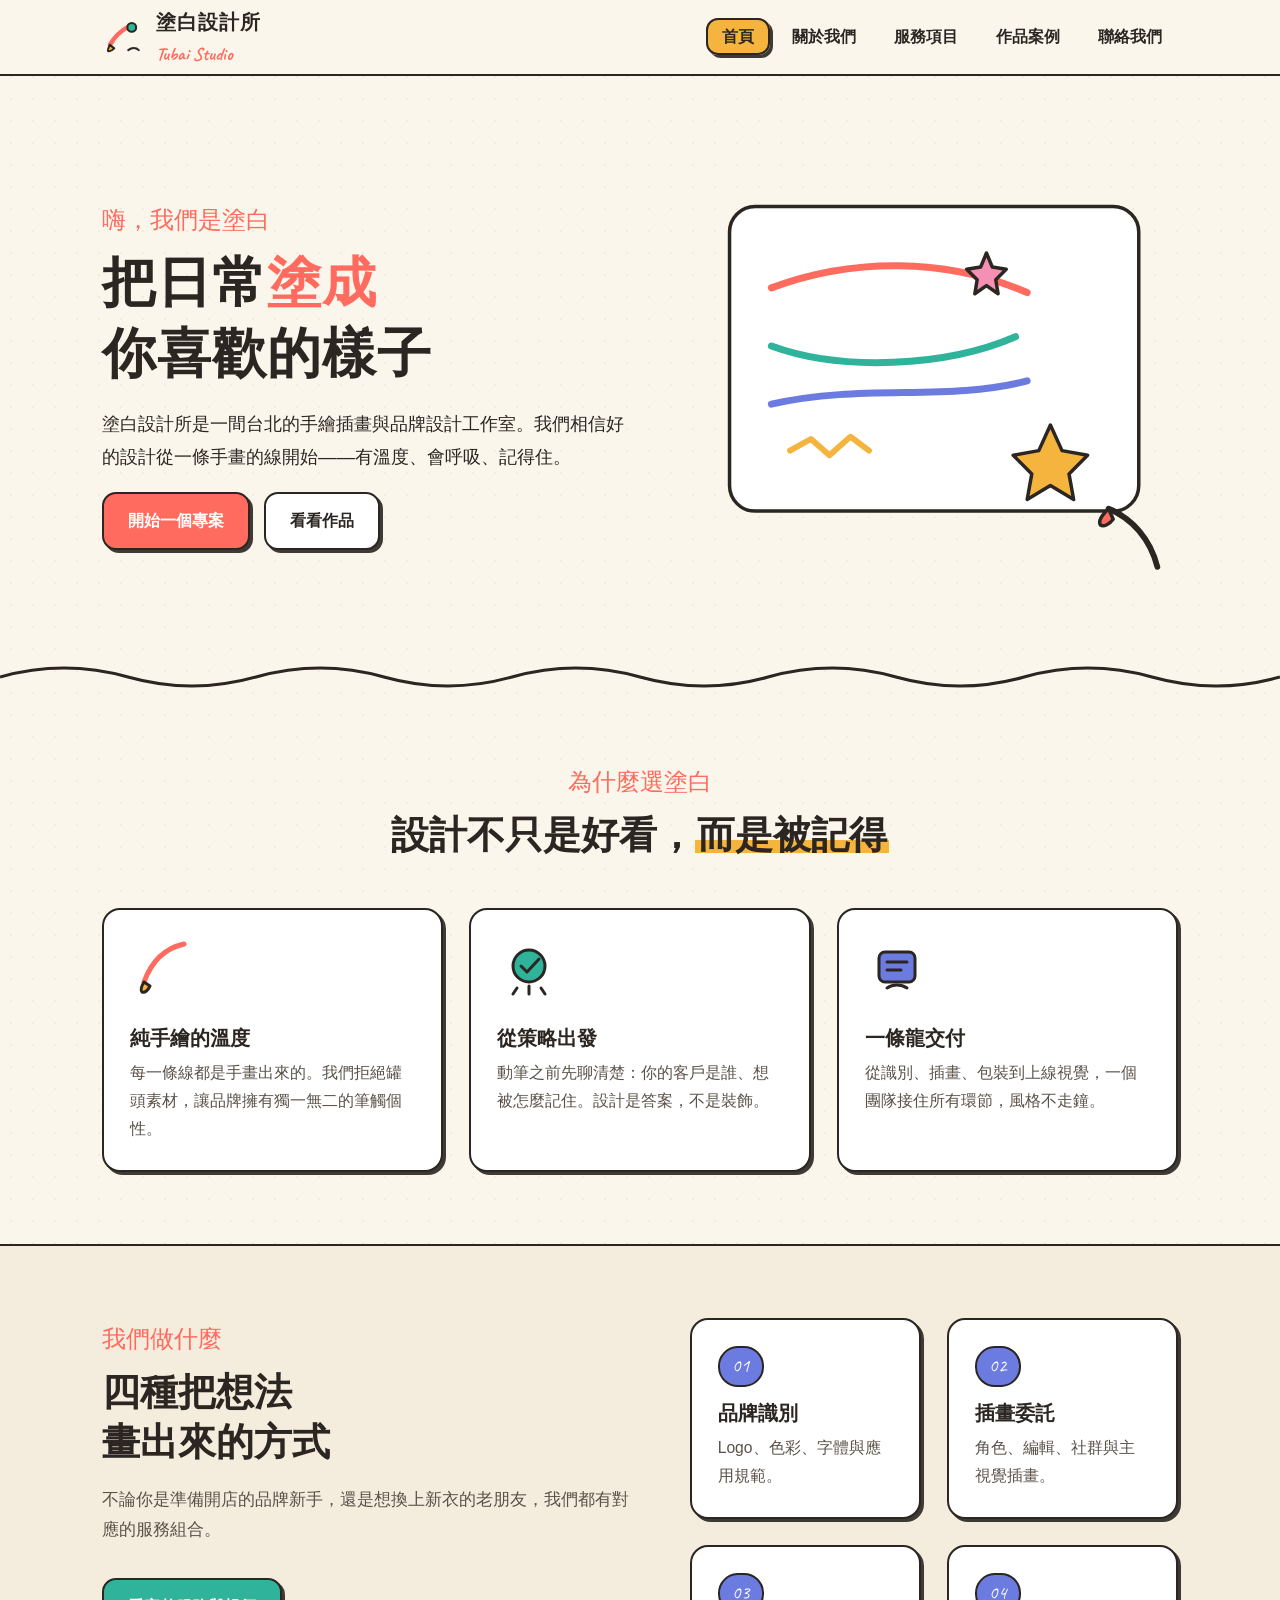
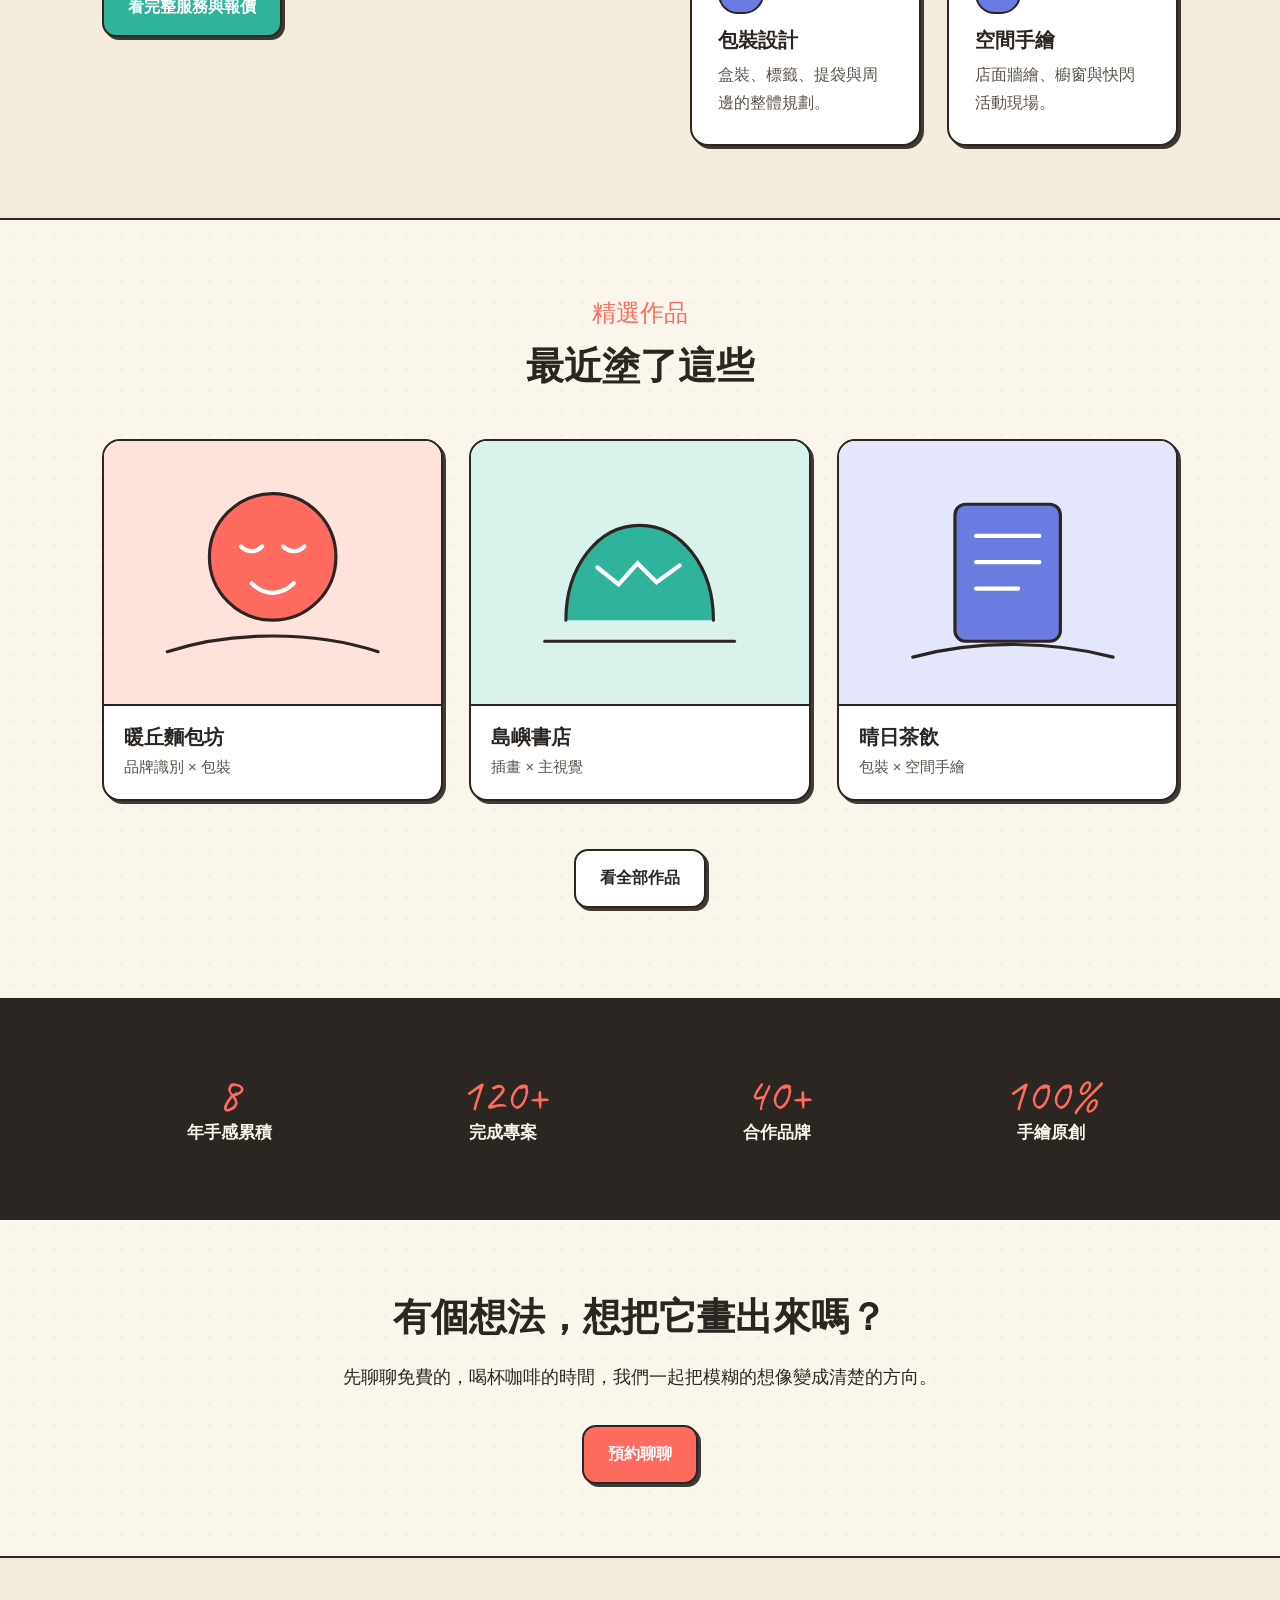
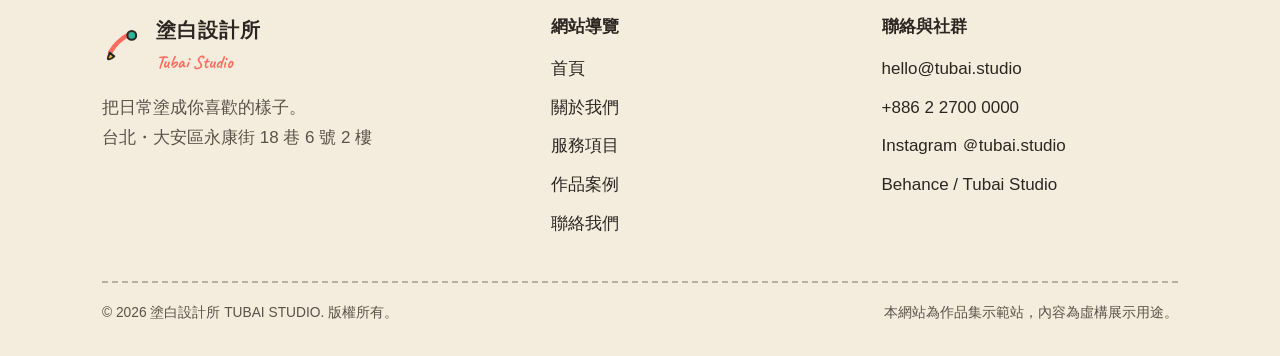
==== index.html @ 1f102efc "塗白設計所 TUBAI STUDIO — 手繪品牌官網（5 頁，預覽版）" ====
<!DOCTYPE html>
<html lang="zh-Hant">
<head>
<meta charset="UTF-8">
<meta name="viewport" content="width=device-width, initial-scale=1">
<title>塗白設計所 TUBAI STUDIO｜手繪插畫與品牌設計工作室</title>
<meta name="description" content="塗白設計所是一間位於台北的手繪插畫與品牌設計工作室，把日常塗成你喜歡的樣子。提供品牌識別、插畫委託、包裝設計與空間手繪服務。">
<meta name="keywords" content="插畫工作室,品牌設計,手繪插畫,品牌識別設計,包裝設計,台北設計工作室,塗白設計所,doodle插畫">
<meta name="author" content="塗白設計所 TUBAI STUDIO">
<link rel="canonical" href="https://izzo24.github.io/tubai-studio/">
<meta property="og:type" content="website">
<meta property="og:site_name" content="塗白設計所 TUBAI STUDIO">
<meta property="og:title" content="塗白設計所 TUBAI STUDIO｜手繪插畫與品牌設計工作室">
<meta property="og:description" content="把日常塗成你喜歡的樣子。台北手繪插畫與品牌設計工作室，提供品牌識別、插畫委託、包裝與空間手繪。">
<meta property="og:url" content="https://izzo24.github.io/tubai-studio/">
<meta property="og:image" content="https://izzo24.github.io/tubai-studio/assets/og-cover.png">
<meta property="og:locale" content="zh_TW">
<meta name="twitter:card" content="summary_large_image">
<meta name="twitter:title" content="塗白設計所 TUBAI STUDIO｜手繪插畫與品牌設計工作室">
<meta name="twitter:description" content="把日常塗成你喜歡的樣子。台北手繪插畫與品牌設計工作室。">
<meta name="twitter:image" content="https://izzo24.github.io/tubai-studio/assets/og-cover.png">
<link rel="icon" type="image/svg+xml" href="./assets/favicon.svg">
<link rel="apple-touch-icon" href="./assets/favicon.png">
<link rel="stylesheet" href="./assets/style.css">
<script type="application/ld+json">
{
  "@context":"https://schema.org",
  "@type":"LocalBusiness",
  "name":"塗白設計所 TUBAI STUDIO",
  "image":"https://izzo24.github.io/tubai-studio/assets/og-cover.png",
  "url":"https://izzo24.github.io/tubai-studio/",
  "description":"台北手繪插畫與品牌設計工作室，提供品牌識別、插畫委託、包裝設計與空間手繪服務。",
  "email":"hello@tubai.studio",
  "telephone":"+886-2-2700-0000",
  "priceRange":"$$",
  "address":{"@type":"PostalAddress","streetAddress":"大安區永康街 18 巷 6 號 2 樓","addressLocality":"台北市","addressRegion":"台灣","postalCode":"106","addressCountry":"TW"},
  "openingHours":"Mo-Fr 10:00-19:00",
  "sameAs":["https://www.instagram.com/tubai.studio","https://www.behance.net/tubaistudio"]
}
</script>
<script type="application/ld+json">
{
  "@context":"https://schema.org",
  "@type":"WebSite",
  "name":"塗白設計所 TUBAI STUDIO",
  "url":"https://izzo24.github.io/tubai-studio/"
}
</script>
</head>
<body>
<!--HEADER-->
<header class="site-header">
  <div class="wrap nav">
    <a class="brand" href="./index.html" aria-label="塗白設計所首頁">
      <svg viewBox="0 0 48 48" aria-hidden="true"><g fill="none" stroke="#2B2622" stroke-width="2.4" stroke-linecap="round" stroke-linejoin="round"><path d="M9 33c5-9 12-16 23-22" stroke="#FF6B5E" stroke-width="5"/><path d="M9 33c-2 4-3 6-2 7 2 1 5-1 7-3z" fill="#F4B43E"/><circle cx="34" cy="13" r="5" fill="#2FB39B"/><path d="M30 39c4-3 9-3 12 0"/></g></svg>
      <span><span class="zh">塗白設計所</span><br><span class="en">Tubai Studio</span></span>
    </a>
    <button class="nav-toggle" aria-label="開啟選單" aria-expanded="false" aria-controls="primary-nav"><span></span></button>
    <nav aria-label="主要導覽">
      <ul class="nav-links" id="primary-nav">
        <li><a href="./index.html" aria-current="page">首頁</a></li>
        <li><a href="./about.html">關於我們</a></li>
        <li><a href="./services.html">服務項目</a></li>
        <li><a href="./works.html">作品案例</a></li>
        <li><a href="./contact.html">聯絡我們</a></li>
      </ul>
    </nav>
  </div>
</header>

<main>
<!-- HERO -->
<section class="hero">
  <div class="wrap hero-grid">
    <div>
      <p class="eyebrow">嗨，我們是塗白</p>
      <h1>把日常<span class="brush">塗成</span><br>你喜歡的樣子</h1>
      <p class="lead">塗白設計所是一間台北的手繪插畫與品牌設計工作室。我們相信好的設計從一條手畫的線開始——有溫度、會呼吸、記得住。</p>
      <div class="actions">
        <a class="btn" href="./contact.html">開始一個專案</a>
        <a class="btn alt" href="./works.html">看看作品</a>
      </div>
    </div>
    <div class="hero-art">
      <svg class="float" viewBox="0 0 420 360" role="img" aria-label="手繪插畫：一支畫筆在紙上畫出彩色線條與星星">
        <g fill="none" stroke="#2B2622" stroke-width="3" stroke-linecap="round" stroke-linejoin="round">
          <rect x="34" y="40" width="352" height="262" rx="22" fill="#FFFFFF"/>
          <path d="M70 110c70-26 150-26 220 4" stroke="#FF6B5E" stroke-width="6"/>
          <path d="M70 160c60 22 150 18 210-8" stroke="#2FB39B" stroke-width="6"/>
          <path d="M70 210c80-18 150-2 220-20" stroke="#6C7BE0" stroke-width="6"/>
          <path d="M86 250l18-10 16 14 18-16 16 12" stroke="#F4B43E" stroke-width="5"/>
          <path d="M300 250l10-22 10 22 22 4-16 16 4 22-20-12-20 12 4-22-16-16z" fill="#F4B43E"/>
          <path d="M250 92l5-12 5 12 12 2-9 9 2 12-10-7-10 7 2-12-9-9z" fill="#F58FB4"/>
          <path d="M360 300c20 8 36 26 42 50" stroke="#2B2622" stroke-width="5"/>
          <path d="M360 300c-6 6-9 10-7 14 3 2 8-1 11-5z" fill="#FF6B5E"/>
        </g>
      </svg>
    </div>
  </div>
</section>

<svg class="divider-wave" viewBox="0 0 1200 36" preserveAspectRatio="none" aria-hidden="true"><path d="M0 24 Q60 6 120 24 T240 24 T360 24 T480 24 T600 24 T720 24 T840 24 T960 24 T1080 24 T1200 24" fill="none" stroke="currentColor" stroke-width="3"/></svg>

<!-- 價值主張 -->
<section>
  <div class="wrap">
    <p class="eyebrow center">為什麼選塗白</p>
    <h2 class="center">設計不只是好看，<span class="underline">而是被記得</span></h2>
    <div class="grid cols-3 mt-l">
      <article class="card reveal">
        <svg class="icon" viewBox="0 0 64 64" aria-hidden="true"><g fill="none" stroke="#2B2622" stroke-width="3" stroke-linecap="round" stroke-linejoin="round"><path d="M14 46c8-22 22-34 40-38" stroke="#FF6B5E" stroke-width="5"/><path d="M14 46c-3 5-4 8-2 10 3 1 6-2 8-6z" fill="#F4B43E"/></g></svg>
        <h3>純手繪的溫度</h3>
        <p>每一條線都是手畫出來的。我們拒絕罐頭素材，讓品牌擁有獨一無二的筆觸個性。</p>
      </article>
      <article class="card reveal">
        <svg class="icon" viewBox="0 0 64 64" aria-hidden="true"><g fill="none" stroke="#2B2622" stroke-width="3" stroke-linecap="round" stroke-linejoin="round"><circle cx="32" cy="30" r="16" fill="#2FB39B"/><path d="M24 30l6 6 12-13"/><path d="M32 50v8M20 52l-4 6M44 52l4 6"/></g></svg>
        <h3>從策略出發</h3>
        <p>動筆之前先聊清楚：你的客戶是誰、想被怎麼記住。設計是答案，不是裝飾。</p>
      </article>
      <article class="card reveal">
        <svg class="icon" viewBox="0 0 64 64" aria-hidden="true"><g fill="none" stroke="#2B2622" stroke-width="3" stroke-linecap="round" stroke-linejoin="round"><rect x="14" y="16" width="36" height="30" rx="6" fill="#6C7BE0"/><path d="M22 26h20M22 34h14"/><path d="M22 52c6-4 14-4 20 0"/></g></svg>
        <h3>一條龍交付</h3>
        <p>從識別、插畫、包裝到上線視覺，一個團隊接住所有環節，風格不走鐘。</p>
      </article>
    </div>
  </div>
</section>

<!-- 服務預覽 -->
<section style="background:var(--paper-2);border-top:2.5px solid var(--line);border-bottom:2.5px solid var(--line);">
  <div class="wrap">
    <div class="hero-grid" style="align-items:flex-start;">
      <div>
        <p class="eyebrow">我們做什麼</p>
        <h2>四種把想法<br>畫出來的方式</h2>
        <p>不論你是準備開店的品牌新手，還是想換上新衣的老朋友，我們都有對應的服務組合。</p>
        <a class="btn teal mt-s" href="./services.html">看完整服務與報價</a>
      </div>
      <div class="grid cols-2">
        <article class="card reveal"><span class="badge">01</span><h3 class="mt-s">品牌識別</h3><p>Logo、色彩、字體與應用規範。</p></article>
        <article class="card reveal"><span class="badge">02</span><h3 class="mt-s">插畫委託</h3><p>角色、編輯、社群與主視覺插畫。</p></article>
        <article class="card reveal"><span class="badge">03</span><h3 class="mt-s">包裝設計</h3><p>盒裝、標籤、提袋與周邊的整體規劃。</p></article>
        <article class="card reveal"><span class="badge">04</span><h3 class="mt-s">空間手繪</h3><p>店面牆繪、櫥窗與快閃活動現場。</p></article>
      </div>
    </div>
  </div>
</section>

<!-- 精選作品 -->
<section>
  <div class="wrap">
    <p class="eyebrow center">精選作品</p>
    <h2 class="center">最近塗了這些</h2>
    <div class="grid cols-3 mt-l">
      <a class="work reveal" href="./works.html">
        <div class="thumb" style="background:#FFE2DC;">
          <svg viewBox="0 0 320 240" aria-hidden="true"><g fill="none" stroke="#2B2622" stroke-width="3" stroke-linecap="round"><circle cx="160" cy="110" r="60" fill="#FF6B5E"/><path d="M130 100c6 6 14 6 20 0M170 100c6 6 14 6 20 0" stroke="#FFF" stroke-width="4"/><path d="M140 135c12 12 28 12 40 0" stroke="#FFF" stroke-width="4"/><path d="M60 200c60-20 140-20 200 0"/></g></svg>
        </div>
        <div class="meta"><h3>暖丘麵包坊</h3><p>品牌識別 × 包裝</p></div>
      </a>
      <a class="work reveal" href="./works.html">
        <div class="thumb" style="background:#D9F2EC;">
          <svg viewBox="0 0 320 240" aria-hidden="true"><g fill="none" stroke="#2B2622" stroke-width="3" stroke-linecap="round"><path d="M90 170c0-50 30-90 70-90s70 40 70 90" fill="#2FB39B"/><path d="M120 120l20 16 18-20 18 18 22-16" stroke="#FFF" stroke-width="4"/><path d="M70 190h180"/></g></svg>
        </div>
        <div class="meta"><h3>島嶼書店</h3><p>插畫 × 主視覺</p></div>
      </a>
      <a class="work reveal" href="./works.html">
        <div class="thumb" style="background:#E4E7FB;">
          <svg viewBox="0 0 320 240" aria-hidden="true"><g fill="none" stroke="#2B2622" stroke-width="3" stroke-linecap="round" stroke-linejoin="round"><rect x="110" y="60" width="100" height="130" rx="10" fill="#6C7BE0"/><path d="M130 90h60M130 115h60M130 140h40" stroke="#FFF" stroke-width="4"/><path d="M70 205c60-16 130-16 190 0"/></g></svg>
        </div>
        <div class="meta"><h3>晴日茶飲</h3><p>包裝 × 空間手繪</p></div>
      </a>
    </div>
    <p class="center mt-l"><a class="btn alt" href="./works.html">看全部作品</a></p>
  </div>
</section>

<!-- 統計橫幅 -->
<section class="band">
  <div class="wrap">
    <div class="stats">
      <div class="stat reveal"><div class="n">8</div><div class="l">年手感累積</div></div>
      <div class="stat reveal"><div class="n">120+</div><div class="l">完成專案</div></div>
      <div class="stat reveal"><div class="n">40+</div><div class="l">合作品牌</div></div>
      <div class="stat reveal"><div class="n">100%</div><div class="l">手繪原創</div></div>
    </div>
  </div>
</section>

<!-- CTA -->
<section class="center">
  <div class="wrap">
    <h2>有個想法，想把它畫出來嗎？</h2>
    <p class="lead">先聊聊免費的，喝杯咖啡的時間，我們一起把模糊的想像變成清楚的方向。</p>
    <a class="btn mt-s" href="./contact.html">預約聊聊</a>
  </div>
</section>
</main>

<!--FOOTER-->
<footer class="site-footer">
  <div class="wrap">
    <div class="foot-grid">
      <div>
        <a class="brand" href="./index.html" aria-label="塗白設計所首頁">
          <svg viewBox="0 0 48 48" aria-hidden="true"><g fill="none" stroke="#2B2622" stroke-width="2.4" stroke-linecap="round" stroke-linejoin="round"><path d="M9 33c5-9 12-16 23-22" stroke="#FF6B5E" stroke-width="5"/><path d="M9 33c-2 4-3 6-2 7 2 1 5-1 7-3z" fill="#F4B43E"/><circle cx="34" cy="13" r="5" fill="#2FB39B"/></g></svg>
          <span><span class="zh">塗白設計所</span><br><span class="en">Tubai Studio</span></span>
        </a>
        <p class="mt-s">把日常塗成你喜歡的樣子。<br>台北・大安區永康街 18 巷 6 號 2 樓</p>
      </div>
      <div>
        <h4>網站導覽</h4>
        <ul>
          <li><a href="./index.html">首頁</a></li>
          <li><a href="./about.html">關於我們</a></li>
          <li><a href="./services.html">服務項目</a></li>
          <li><a href="./works.html">作品案例</a></li>
          <li><a href="./contact.html">聯絡我們</a></li>
        </ul>
      </div>
      <div>
        <h4>聯絡與社群</h4>
        <ul>
          <li><a href="./contact.html">hello@tubai.studio</a></li>
          <li><a href="./contact.html">+886 2 2700 0000</a></li>
          <li><a href="./contact.html">Instagram ＠tubai.studio</a></li>
          <li><a href="./contact.html">Behance / Tubai Studio</a></li>
        </ul>
      </div>
    </div>
    <div class="foot-bottom">
      <span>© <span data-year>2026</span> 塗白設計所 TUBAI STUDIO. 版權所有。</span>
      <span>本網站為作品集示範站，內容為虛構展示用途。</span>
    </div>
  </div>
</footer>
<script src="./assets/main.js"></script>
</body>
</html>
---- assets/style.css ----
/* ===========================================================
   塗白設計所 TUBAI STUDIO — 手繪塗鴉風格樣式
   色彩、字體、版面皆以 CSS 變數管理；RWD 行動優先
   =========================================================== */
@import url('https://fonts.googleapis.com/css2?family=Gaegu:wght@400;700&family=Caveat:wght@500;700&display=swap');

:root{
  --paper:#FBF6EC;
  --paper-2:#F4ECDC;
  --ink:#2B2622;
  --ink-soft:#5A524A;
  --line:#2B2622;
  --coral:#FF6B5E;
  --mustard:#F4B43E;
  --teal:#2FB39B;
  --peri:#6C7BE0;
  --pink:#F58FB4;
  --white:#FFFFFF;
  --shadow:6px 6px 0 rgba(43,38,34,.9);
  --shadow-sm:3px 3px 0 rgba(43,38,34,.9);
  --radius:18px;
  --maxw:1120px;
  --hand:'Caveat',cursive;
  --zh:"PingFang TC","Noto Sans TC","Microsoft JhengHei","Heiti TC",sans-serif;
}

*{box-sizing:border-box;}
html{scroll-behavior:smooth;}
body{
  margin:0;
  font-family:var(--zh);
  color:var(--ink);
  background-color:var(--paper);
  background-image:
    radial-gradient(rgba(43,38,34,.05) 1px, transparent 1px);
  background-size:22px 22px;
  line-height:1.8;
  font-size:17px;
  -webkit-font-smoothing:antialiased;
}
img{max-width:100%;display:block;}
a{color:var(--ink);text-decoration:none;}
.wrap{max-width:var(--maxw);margin:0 auto;padding:0 22px;}

/* ---------- 手繪邊框小工具 ---------- */
.sketch{
  border:2.5px solid var(--line);
  border-radius:255px 15px 225px 15px/15px 225px 15px 255px;
  background:var(--white);
}
.tape{
  position:absolute;width:90px;height:26px;
  background:rgba(244,180,62,.55);
  border:1px dashed rgba(43,38,34,.35);
  transform:rotate(-4deg);
}

/* ---------- 導覽列 ---------- */
.site-header{
  position:sticky;top:0;z-index:50;
  background:rgba(251,246,236,.92);
  backdrop-filter:blur(6px);
  border-bottom:2.5px solid var(--line);
}
.nav{display:flex;align-items:center;justify-content:space-between;height:74px;}
.brand{display:flex;align-items:center;gap:12px;font-weight:700;}
.brand svg{width:42px;height:42px;flex:none;}
.brand .zh{font-size:1.25rem;letter-spacing:1px;}
.brand .en{font-family:var(--hand);font-size:1.15rem;color:var(--coral);line-height:1;}
.nav-links{display:flex;gap:6px;align-items:center;list-style:none;margin:0;padding:0;}
.nav-links a{
  padding:8px 14px;border-radius:12px;font-weight:700;font-size:.98rem;
  border:2.5px solid transparent;transition:.15s;
}
.nav-links a:hover{border-color:var(--line);background:var(--white);}
.nav-links a[aria-current="page"]{background:var(--mustard);border-color:var(--line);box-shadow:var(--shadow-sm);}
.nav-toggle{display:none;background:var(--white);border:2.5px solid var(--line);border-radius:12px;
  width:46px;height:42px;cursor:pointer;align-items:center;justify-content:center;}
.nav-toggle span,.nav-toggle span::before,.nav-toggle span::after{
  content:"";display:block;width:22px;height:2.6px;background:var(--ink);border-radius:3px;position:relative;}
.nav-toggle span::before{position:absolute;top:-7px;}
.nav-toggle span::after{position:absolute;top:7px;}

/* ---------- 區塊通用 ---------- */
section{padding:72px 0;}
.eyebrow{font-family:var(--hand);font-size:1.5rem;color:var(--coral);margin:0 0 6px;}
h1,h2,h3{line-height:1.3;margin:0 0 18px;}
h1{font-size:clamp(2.1rem,5vw,3.4rem);font-weight:700;letter-spacing:1px;}
h2{font-size:clamp(1.7rem,3.6vw,2.4rem);}
h3{font-size:1.25rem;}
p{margin:0 0 18px;color:var(--ink-soft);}
.lead{font-size:1.15rem;color:var(--ink);}
.underline{
  background:linear-gradient(transparent 62%, var(--mustard) 62% 92%, transparent 92%);
  padding:0 2px;
}

/* ---------- 按鈕 ---------- */
.btn{
  display:inline-flex;align-items:center;gap:8px;
  font-weight:700;font-size:1rem;cursor:pointer;
  padding:13px 24px;border-radius:14px;
  border:2.5px solid var(--line);background:var(--coral);color:var(--white);
  box-shadow:var(--shadow-sm);transition:transform .12s,box-shadow .12s;
}
.btn:hover{transform:translate(-2px,-2px);box-shadow:5px 5px 0 rgba(43,38,34,.9);}
.btn.alt{background:var(--white);color:var(--ink);}
.btn.teal{background:var(--teal);color:var(--white);}

/* ---------- Hero ---------- */
.hero{position:relative;padding:84px 0 64px;}
.hero-grid{display:grid;grid-template-columns:1.05fr .95fr;gap:48px;align-items:center;}
.hero h1 span.brush{color:var(--coral);}
.hero .actions{display:flex;gap:14px;flex-wrap:wrap;margin-top:8px;}
.hero-art{position:relative;}

/* ---------- 卡片網格 ---------- */
.grid{display:grid;gap:26px;}
.grid.cols-3{grid-template-columns:repeat(3,1fr);}
.grid.cols-2{grid-template-columns:repeat(2,1fr);}
.card{
  position:relative;background:var(--white);
  border:2.5px solid var(--line);border-radius:var(--radius);
  padding:26px;box-shadow:var(--shadow-sm);transition:transform .14s;
}
.card:hover{transform:translateY(-4px);}
.card .icon{width:64px;height:64px;margin-bottom:14px;}
.card h3{margin-bottom:8px;}
.card p{margin-bottom:0;font-size:.98rem;}
.badge{
  display:inline-block;font-family:var(--hand);font-size:1.2rem;
  background:var(--peri);color:var(--white);border:2.5px solid var(--line);
  padding:1px 12px;border-radius:20px;transform:rotate(-2deg);
}

/* ---------- 作品 ---------- */
.work{
  position:relative;border:2.5px solid var(--line);border-radius:var(--radius);
  overflow:hidden;background:var(--white);box-shadow:var(--shadow-sm);
}
.work .thumb{aspect-ratio:4/3;border-bottom:2.5px solid var(--line);}
.work .meta{padding:18px 20px;}
.work .meta h3{margin-bottom:4px;}
.work .meta p{margin:0;font-size:.92rem;}
.tag{
  display:inline-block;font-size:.8rem;font-weight:700;
  background:var(--paper-2);border:2px solid var(--line);border-radius:20px;
  padding:2px 10px;margin:6px 6px 0 0;
}

/* ---------- 區塊：彩色橫幅 ---------- */
.band{background:var(--ink);color:var(--paper);position:relative;overflow:hidden;}
.band h2,.band p{color:var(--paper);}
.band .wrap{position:relative;z-index:2;}

/* ---------- 步驟流程 ---------- */
.steps{counter-reset:step;display:grid;gap:24px;}
.step{display:flex;gap:18px;align-items:flex-start;}
.step .num{
  counter-increment:step;flex:none;width:54px;height:54px;border-radius:50%;
  border:2.5px solid var(--line);background:var(--mustard);
  display:flex;align-items:center;justify-content:center;font-weight:700;font-size:1.4rem;
  font-family:var(--hand);box-shadow:var(--shadow-sm);
}
.step .num::before{content:counter(step);}

/* ---------- 表單 ---------- */
.form-grid{display:grid;gap:18px;grid-template-columns:1fr 1fr;}
.field{display:flex;flex-direction:column;gap:6px;}
.field.full{grid-column:1/-1;}
label{font-weight:700;font-size:.95rem;}
input,textarea,select{
  font-family:var(--zh);font-size:1rem;padding:12px 14px;
  border:2.5px solid var(--line);border-radius:12px;background:var(--white);color:var(--ink);
}
input:focus,textarea:focus,select:focus{outline:none;box-shadow:var(--shadow-sm);}
.form-note{font-size:.86rem;color:var(--ink-soft);}
.form-status{font-weight:700;color:var(--teal);min-height:1.4em;}

/* ---------- 麵包屑 ---------- */
.crumbs{font-size:.9rem;color:var(--ink-soft);padding-top:22px;}
.crumbs a{font-weight:700;}
.crumbs span{margin:0 6px;}

/* ---------- 統計 ---------- */
.stats{display:grid;grid-template-columns:repeat(4,1fr);gap:20px;text-align:center;}
.stat .n{font-family:var(--hand);font-size:3rem;color:var(--coral);line-height:1;}
.stat .l{font-weight:700;}

/* ---------- 頁尾 ---------- */
.site-footer{background:var(--paper-2);border-top:2.5px solid var(--line);padding:54px 0 30px;}
.foot-grid{display:grid;grid-template-columns:1.4fr 1fr 1fr;gap:34px;}
.foot-grid h4{margin:0 0 12px;font-size:1.05rem;}
.foot-grid ul{list-style:none;margin:0;padding:0;}
.foot-grid li{margin-bottom:8px;}
.foot-grid a:hover{color:var(--coral);}
.foot-bottom{margin-top:34px;padding-top:18px;border-top:2px dashed rgba(43,38,34,.3);
  display:flex;justify-content:space-between;flex-wrap:wrap;gap:10px;font-size:.86rem;color:var(--ink-soft);}

/* ---------- 雜項 ---------- */
.center{text-align:center;}
.mt-s{margin-top:14px;}.mt-m{margin-top:28px;}.mt-l{margin-top:48px;}
.divider-wave{display:block;width:100%;height:36px;color:var(--line);}
.float{animation:bob 5s ease-in-out infinite;}
@keyframes bob{0%,100%{transform:translateY(0)}50%{transform:translateY(-12px)}}
.reveal{opacity:0;transform:translateY(18px);transition:opacity .6s,transform .6s;}
.reveal.in{opacity:1;transform:none;}

/* ---------- RWD ---------- */
@media (max-width:860px){
  .hero-grid{grid-template-columns:1fr;gap:30px;}
  .grid.cols-3{grid-template-columns:1fr 1fr;}
  .foot-grid{grid-template-columns:1fr 1fr;}
  .stats{grid-template-columns:1fr 1fr;}
}
@media (max-width:640px){
  .nav-toggle{display:flex;}
  .nav-links{
    position:absolute;top:74px;left:0;right:0;flex-direction:column;align-items:stretch;
    background:var(--paper);border-bottom:2.5px solid var(--line);padding:14px 22px;gap:8px;
    display:none;
  }
  .nav-links.open{display:flex;}
  .nav-links a{padding:12px 14px;border:2px solid var(--line);background:var(--white);}
  .grid.cols-3,.grid.cols-2,.form-grid{grid-template-columns:1fr;}
  .foot-grid{grid-template-columns:1fr;}
  .stats{grid-template-columns:1fr 1fr;}
  section{padding:54px 0;}
}
@media (prefers-reduced-motion:reduce){
  *{animation:none!important;transition:none!important;}
  .reveal{opacity:1;transform:none;}
}
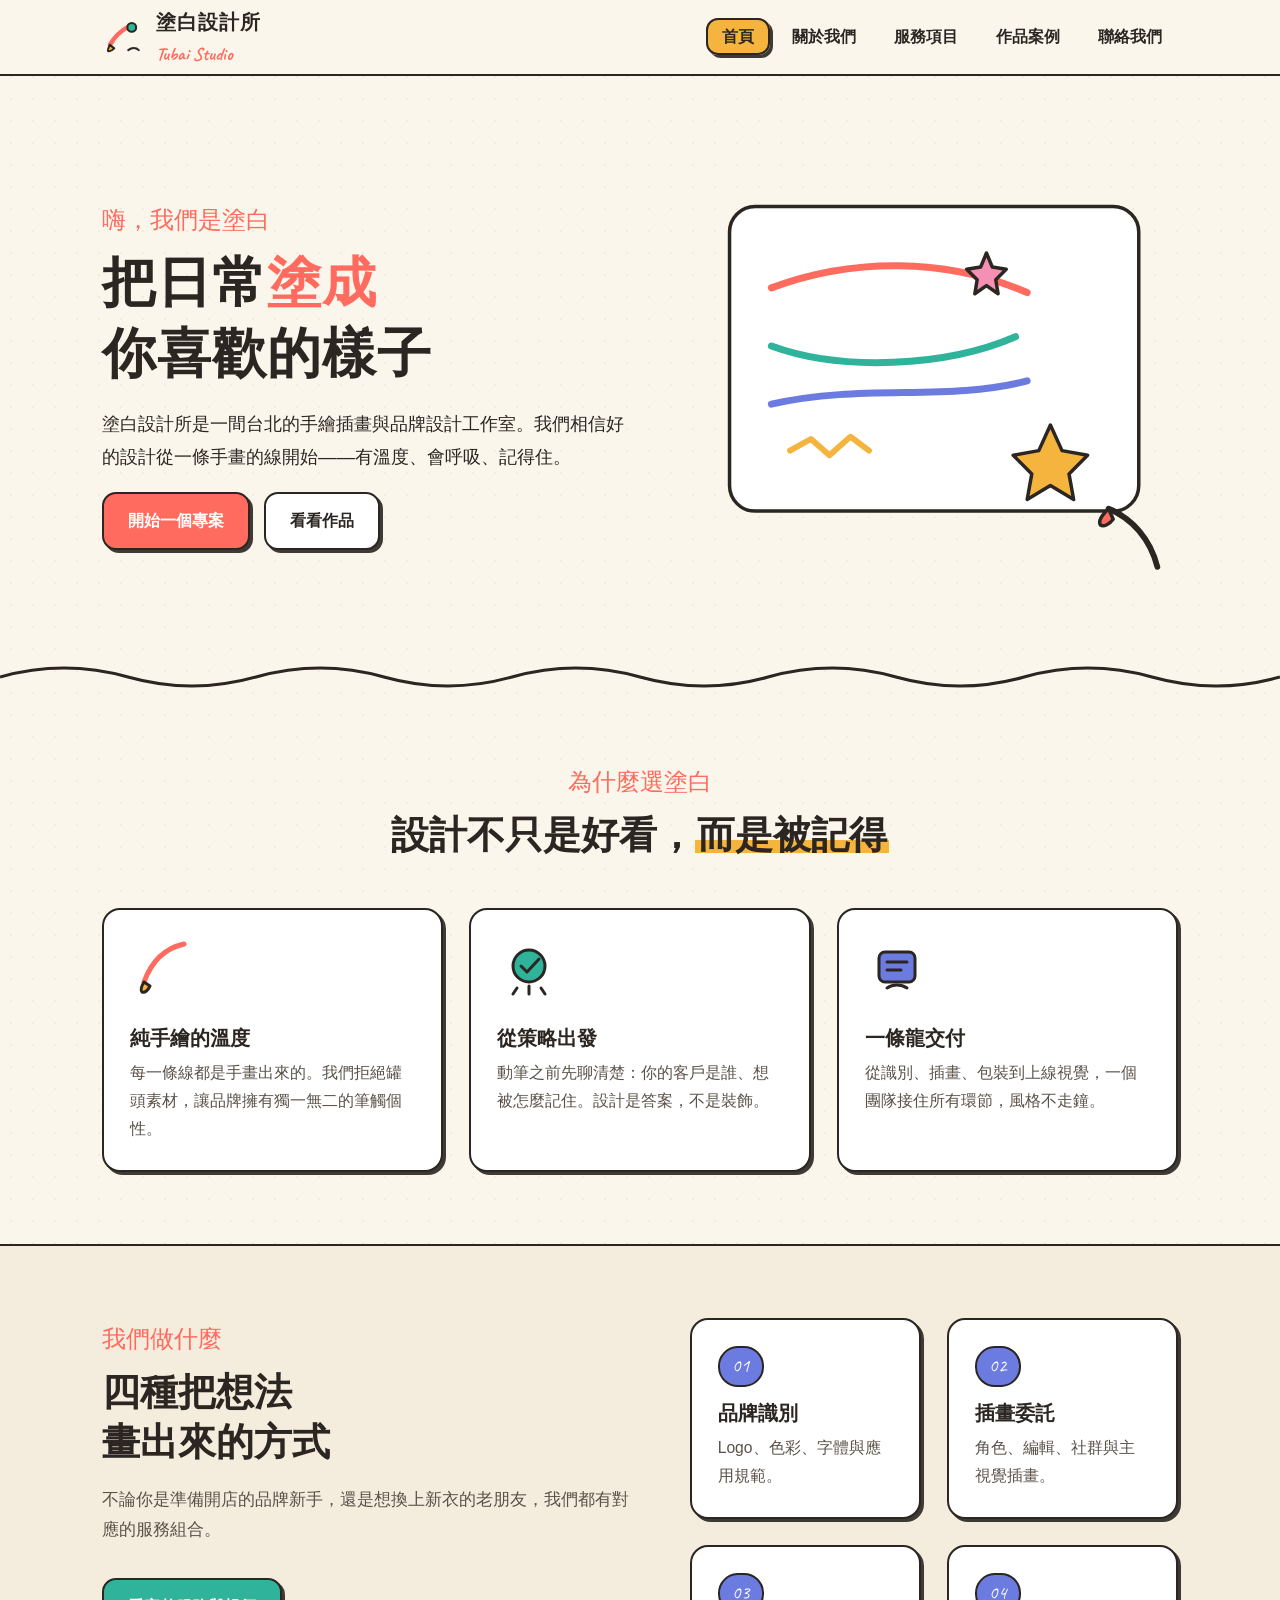
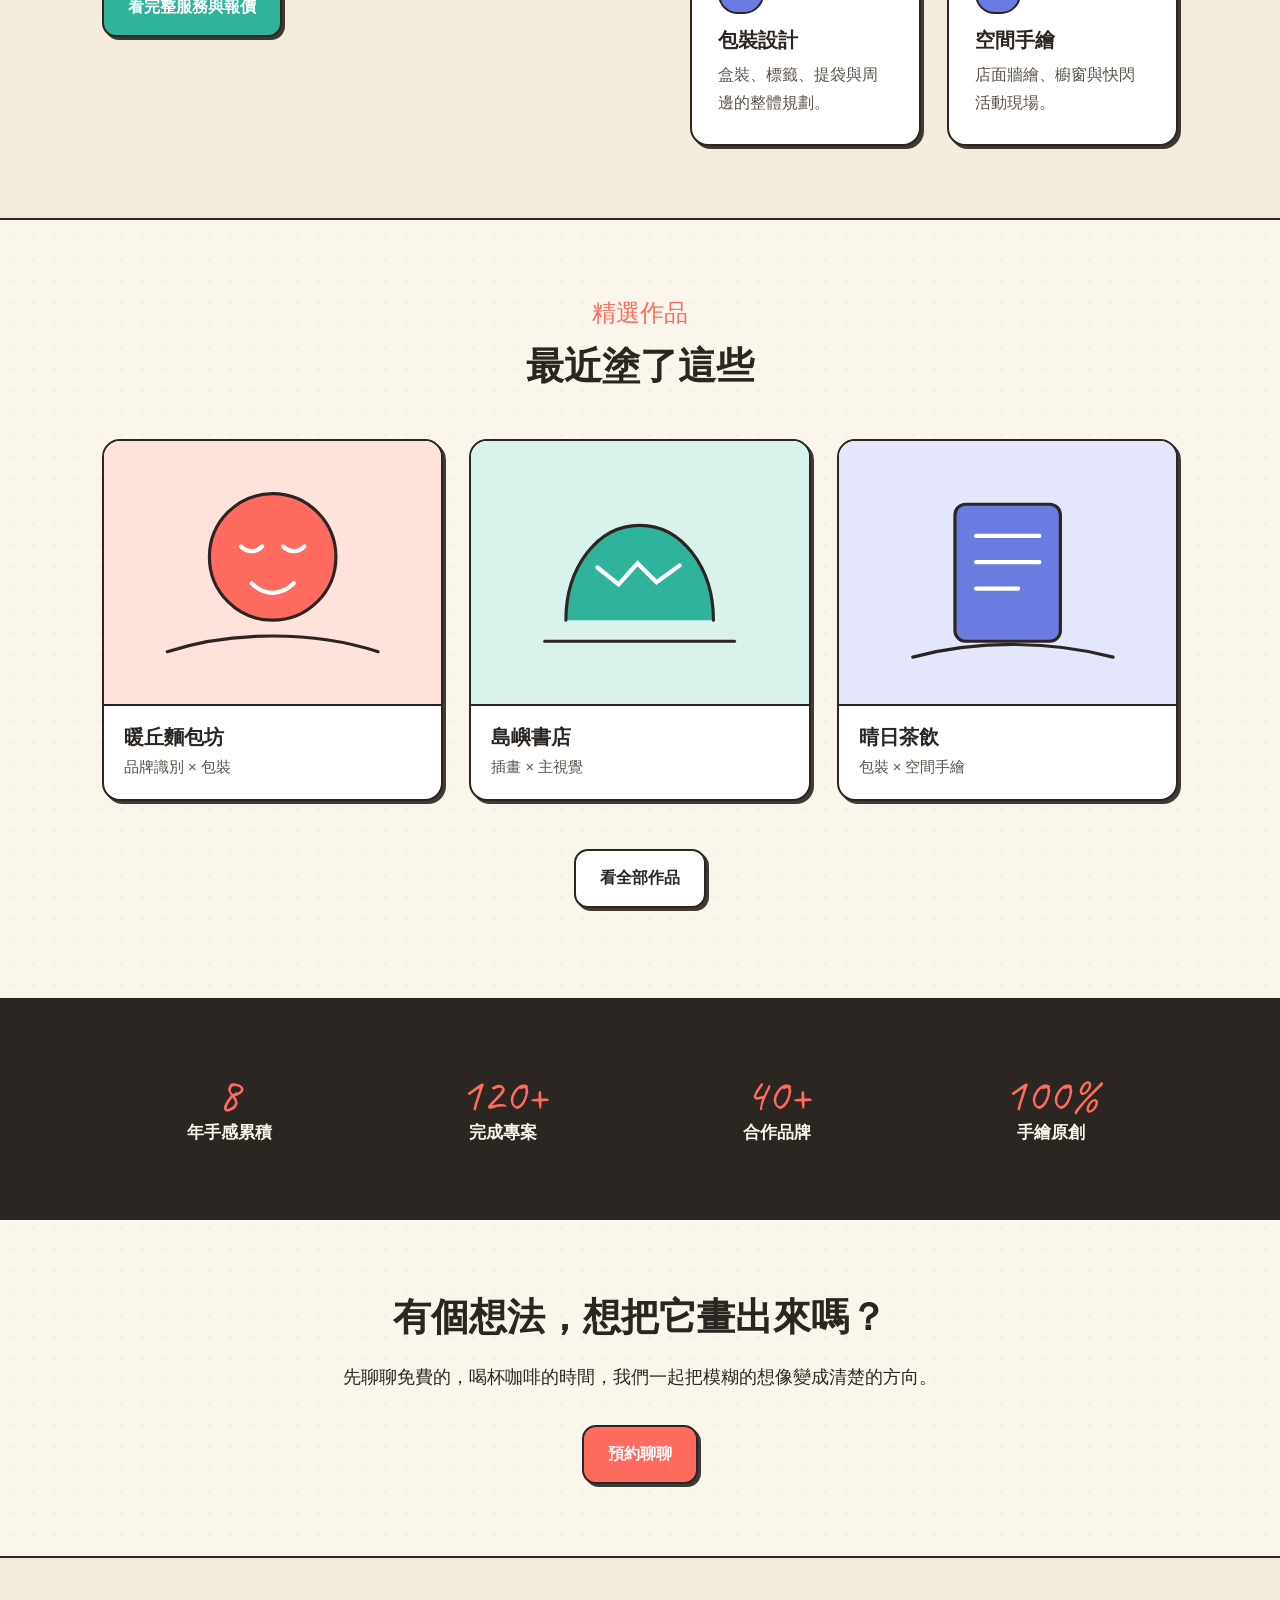
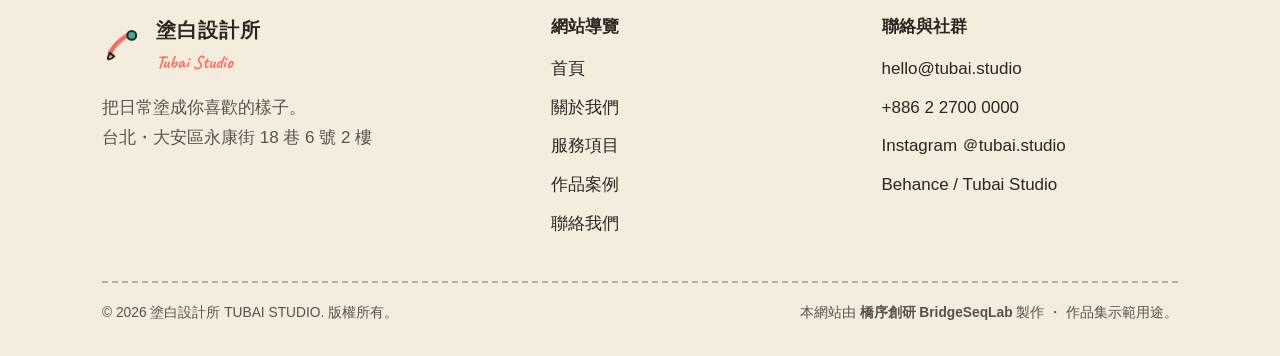
==== commit 52c208d2: "footer：加上製作公司 橋序創研 BridgeSeqLab 署名連結" ====
--- a/index.html
+++ b/index.html
@@ -230,7 +230,7 @@
     </div>
     <div class="foot-bottom">
       <span>© <span data-year>2026</span> 塗白設計所 TUBAI STUDIO. 版權所有。</span>
-      <span>本網站為作品集示範站，內容為虛構展示用途。</span>
+      <span>本網站由 <a href="https://bridgeseqlab.com" target="_blank" rel="noopener" style="font-weight:700;color:inherit;">橋序創研 BridgeSeqLab</a> 製作 ・ 作品集示範用途。</span>
     </div>
   </div>
 </footer>
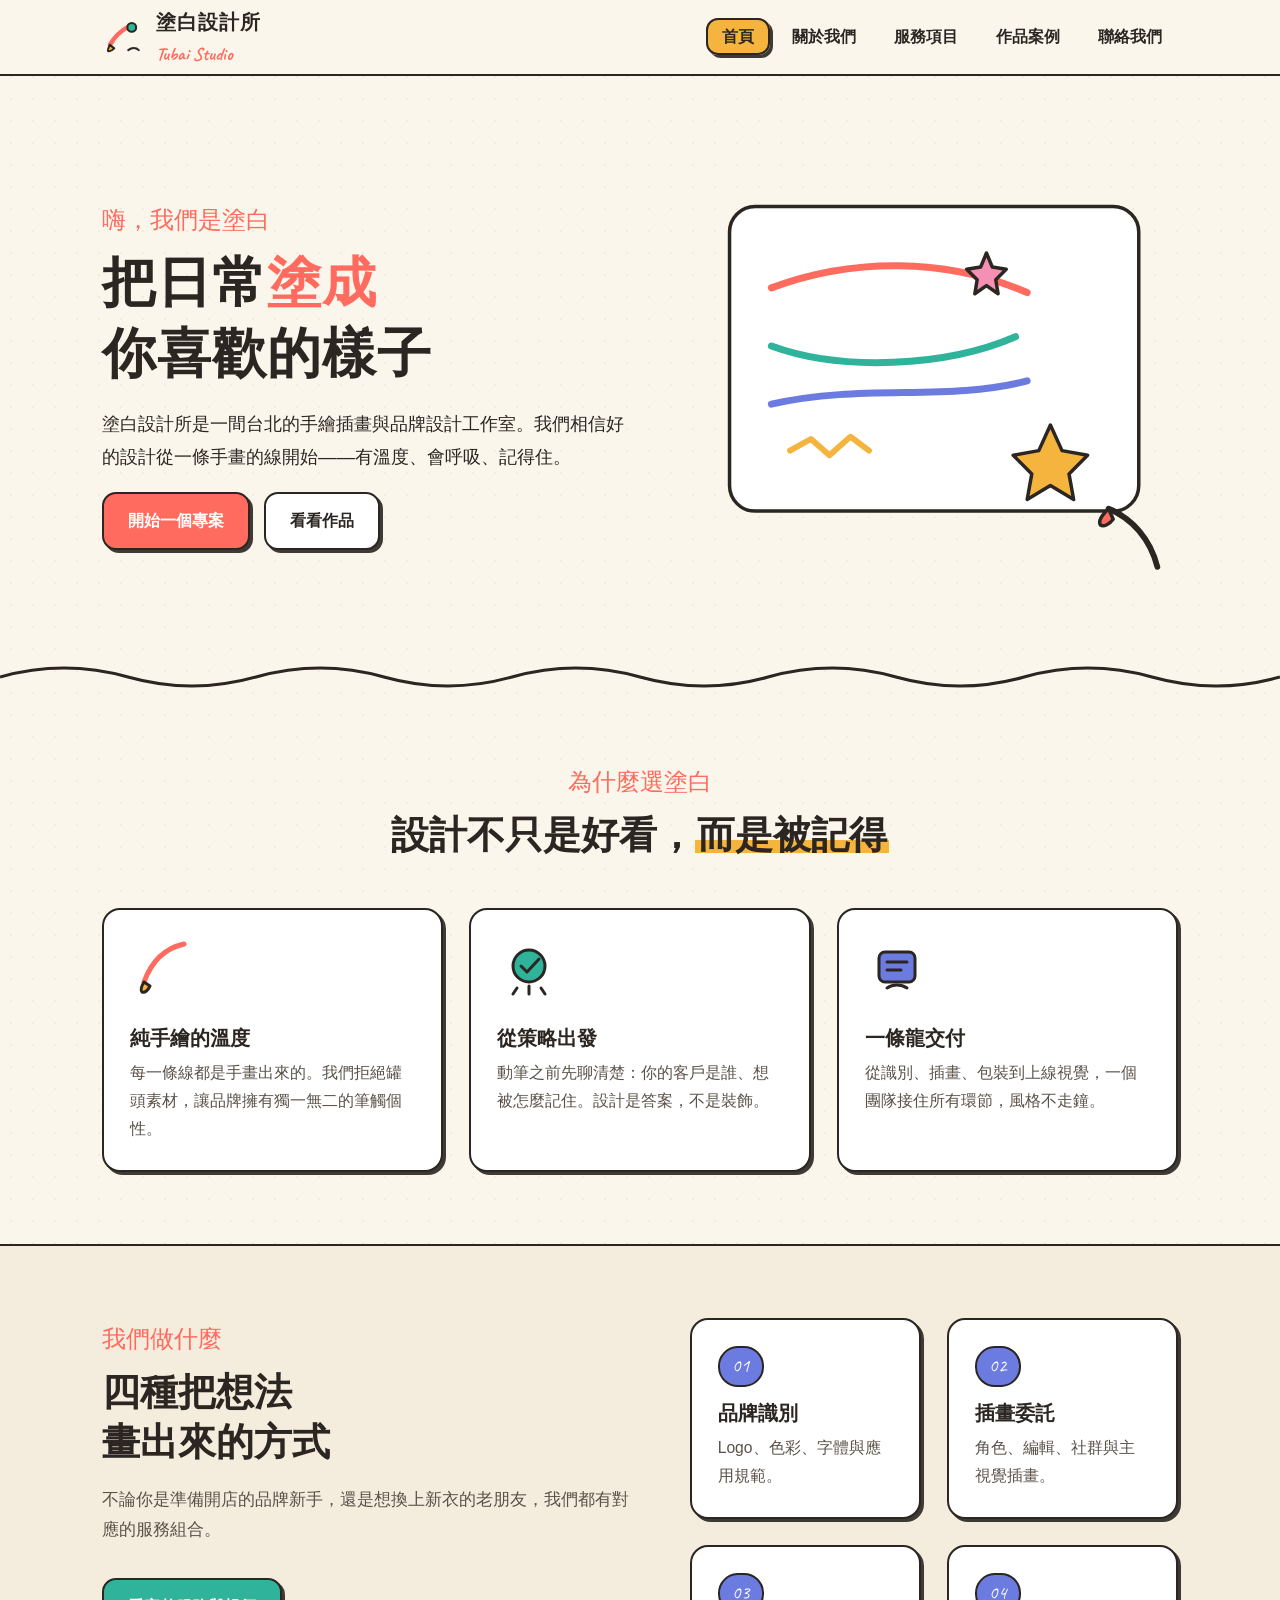
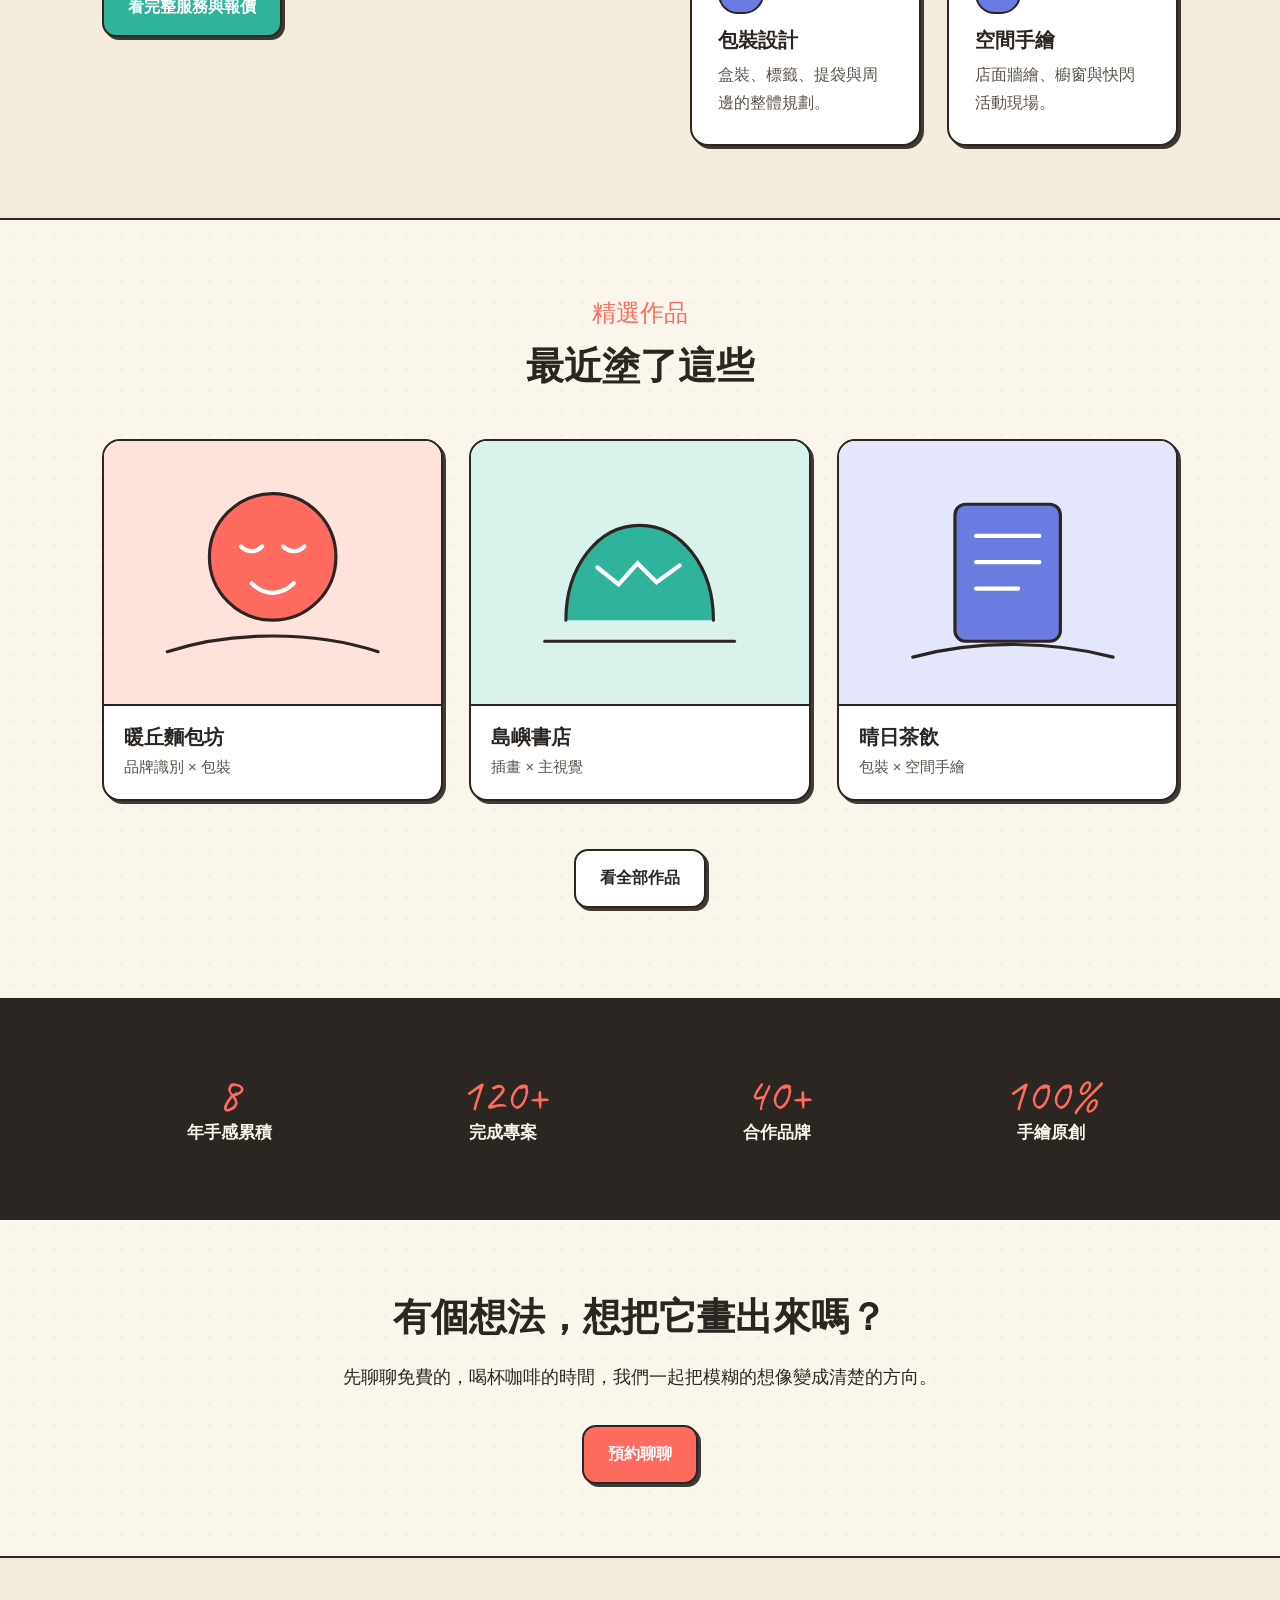
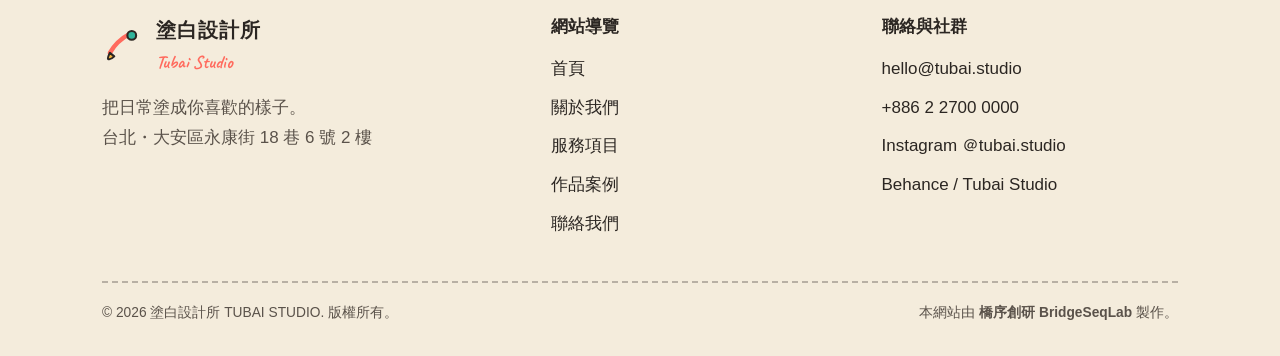
==== commit 716daea4: "chore: footer 移除「作品集示範用途」、表單改正式提示(準備上架) footer 保留「橋序創研製作」、移除「・作品集示範用途」(5 頁); contact 表單下方說明由「示範不傳真實資" ====
--- a/index.html
+++ b/index.html
@@ -230,7 +230,7 @@
     </div>
     <div class="foot-bottom">
       <span>© <span data-year>2026</span> 塗白設計所 TUBAI STUDIO. 版權所有。</span>
-      <span>本網站由 <a href="https://bridgeseqlab.com" target="_blank" rel="noopener" style="font-weight:700;color:inherit;">橋序創研 BridgeSeqLab</a> 製作 ・ 作品集示範用途。</span>
+      <span>本網站由 <a href="https://bridgeseqlab.com" target="_blank" rel="noopener" style="font-weight:700;color:inherit;">橋序創研 BridgeSeqLab</a> 製作。</span>
     </div>
   </div>
 </footer>
